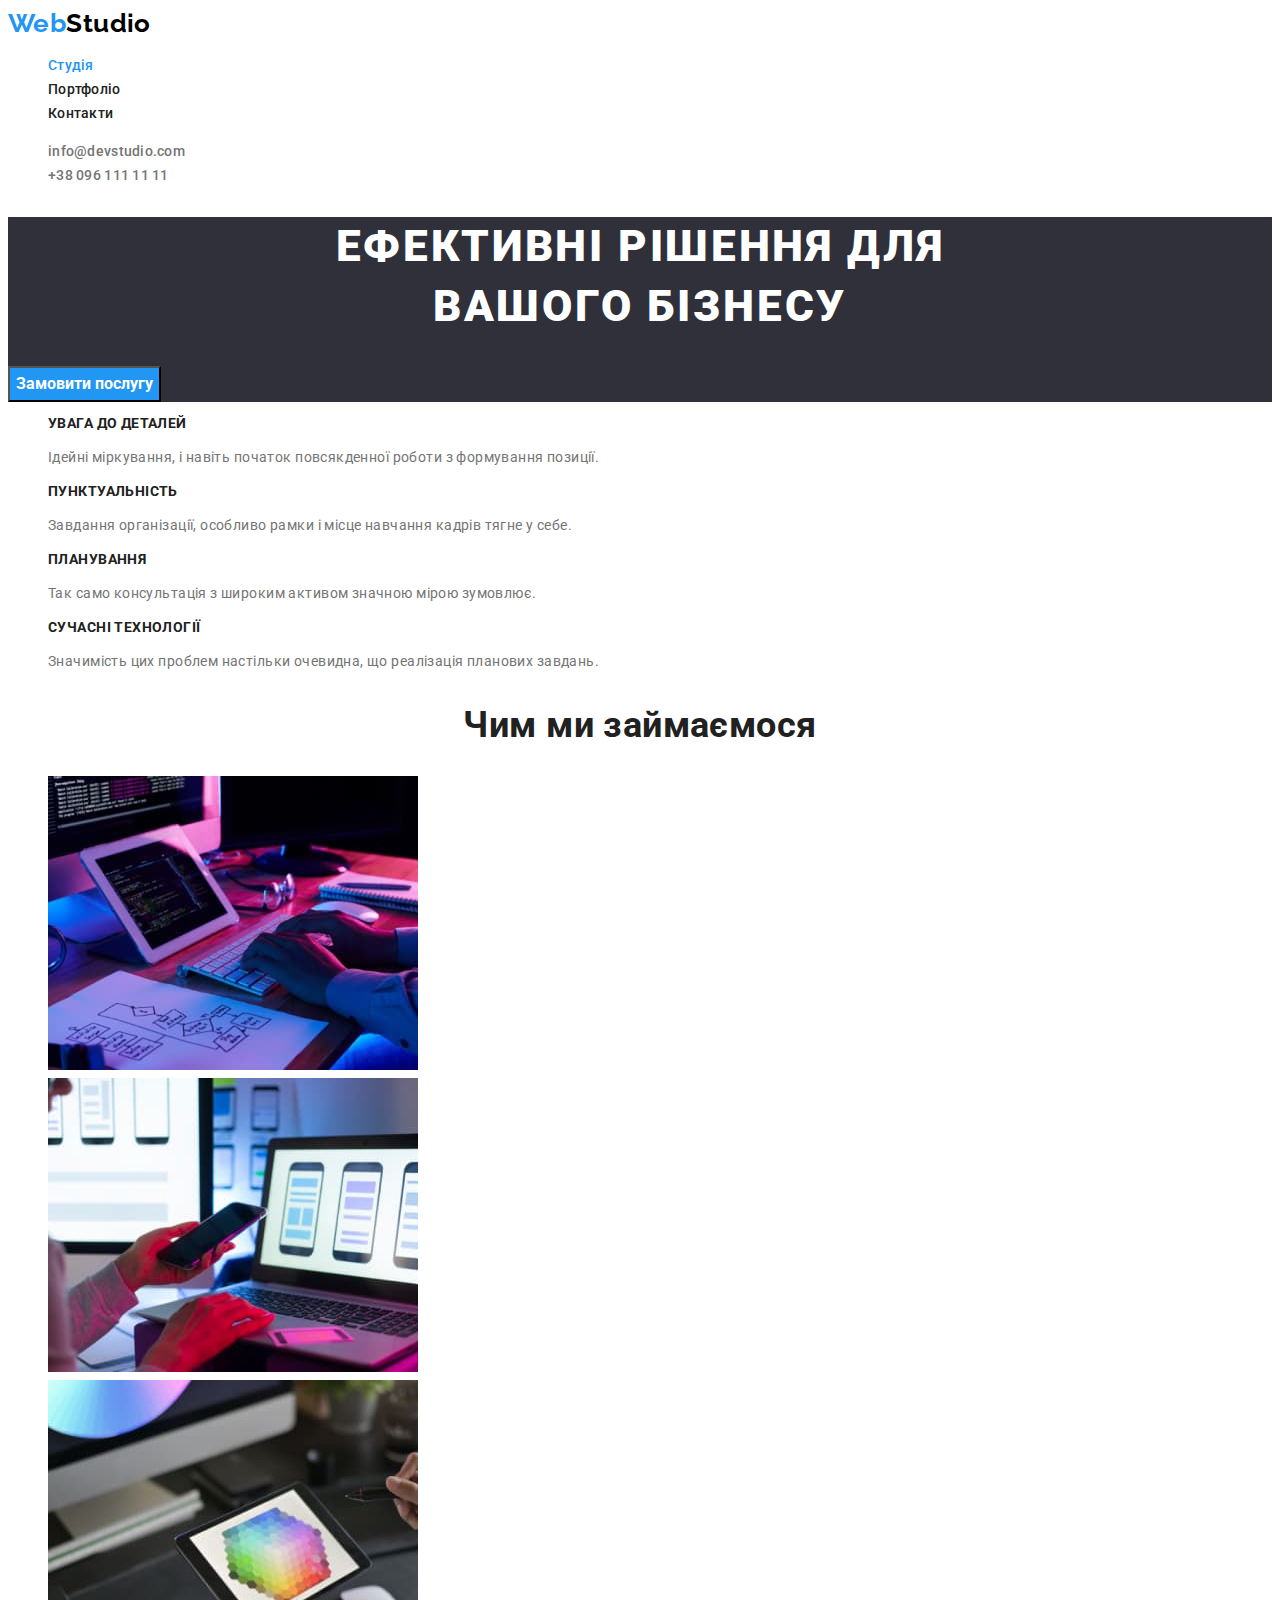
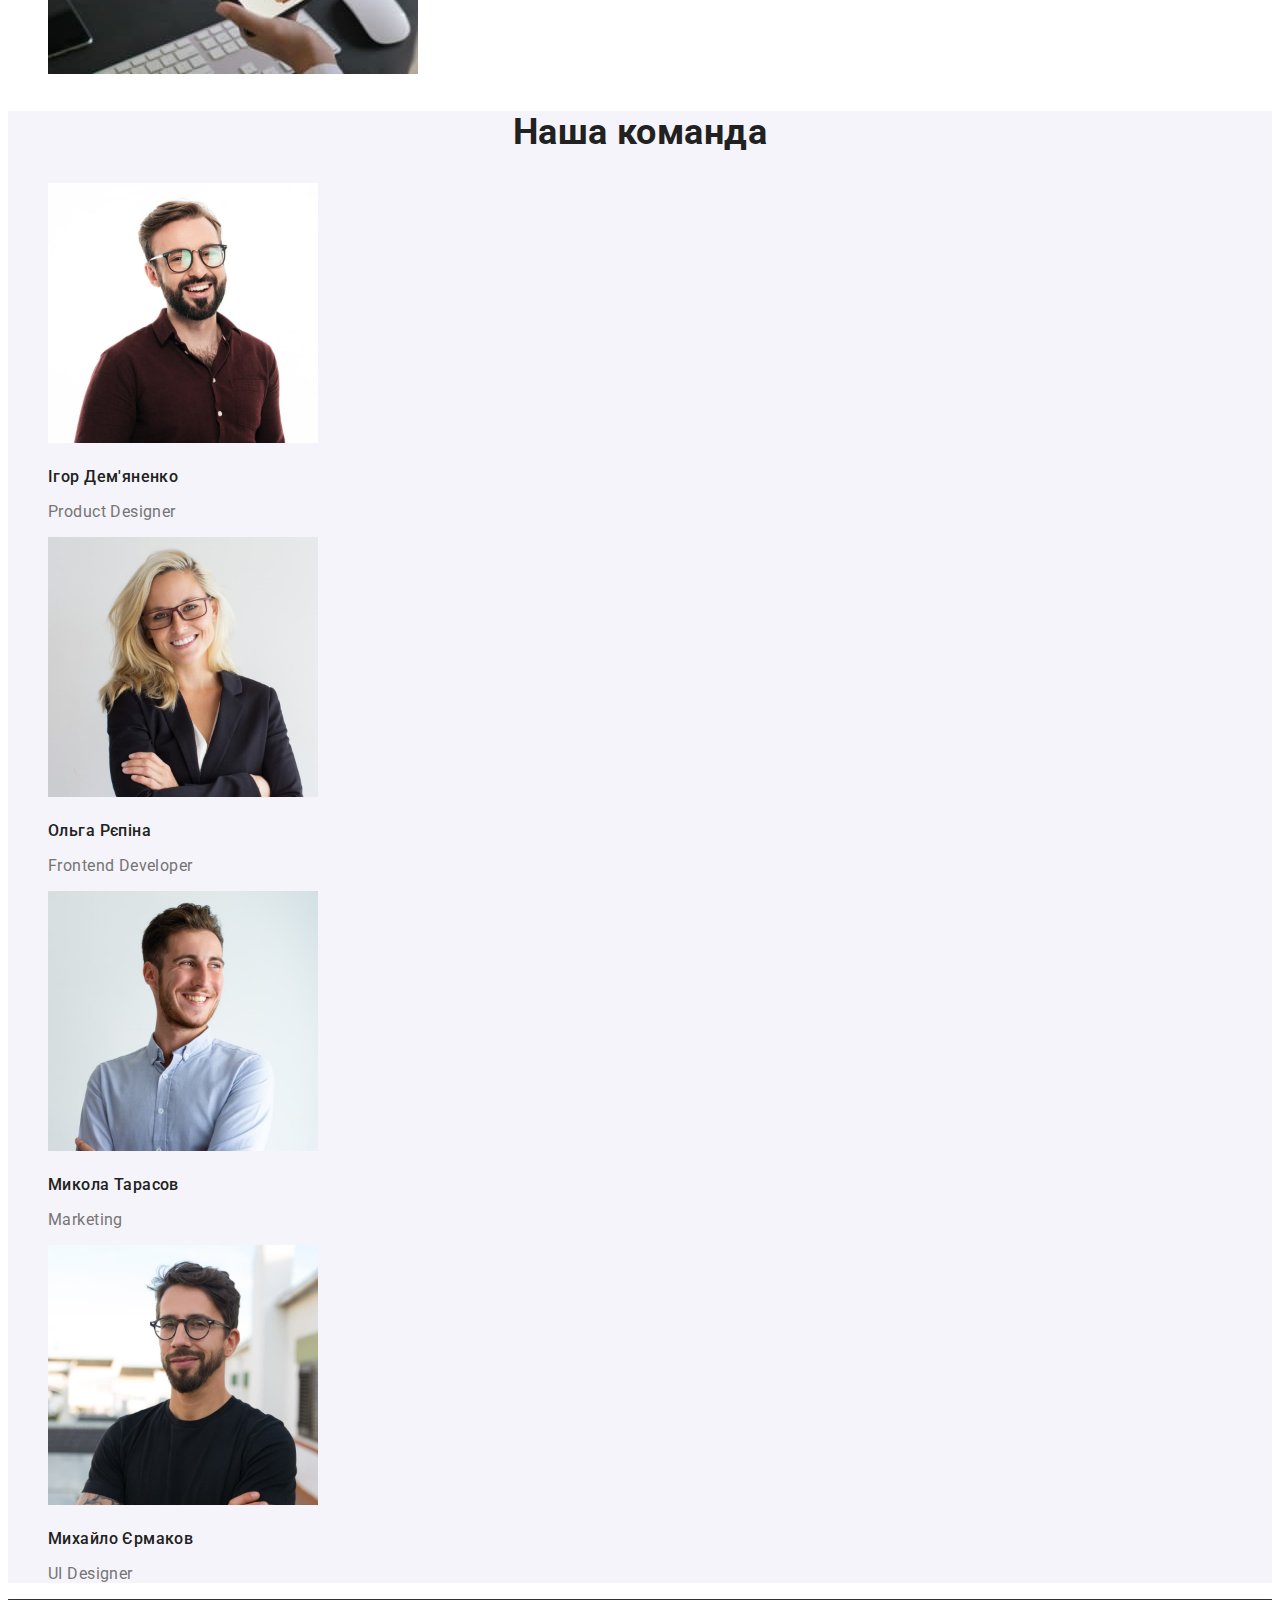
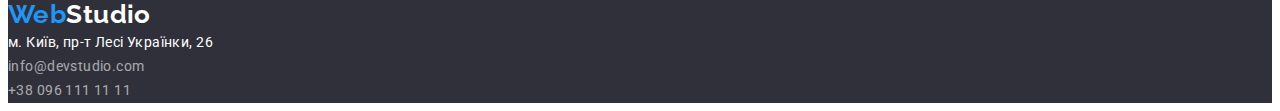
==== index.html @ 59a8bd64 "file transfer" ====
<!DOCTYPE html>
<html lang="uk">
  <head>
    <meta charset="UTF-8" />
    <meta http-equiv="X-UA-Compatible" content="IE=edge" />
    <meta name="viewport" content="width=device-width, initial-scale=1.0" />
    <title>Студія</title>
    <link rel="preconnect" href="https://fonts.googleapis.com">
    <link rel="preconnect" href="https://fonts.gstatic.com" crossorigin>
    <link href="https://fonts.googleapis.com/css2?family=Raleway:wght@700&family=Roboto:wght@400;500;700;900&display=swap" rel="stylesheet">
    <link rel="stylesheet" href="./css/styles.css" />
  </head>

  <body class="page">
    <!-- Шапка сайту -->
    <header>
      <nav>
        <a href="./index.html" class="logo link" lang="en"><span class="accent">Web</span>Studio</a>

        <ul class="site-nav list">
          <li><a href="./index.html" class="link current">Студія</a></li>
          <li><a href="./portfolio.html" class="link">Портфоліо</a></li>
          <li><a href="#" class="link">Контакти</a></li>
        </ul>
      </nav>

      <ul class="auth-nav list">
        <li><a href="mailto:info@devstudio.com" class="link">info@devstudio.com</a></li>
        <li><a href="tel:+380961111111" class="link">+38 096 111 11 11</a></li>
      </ul>
    </header>

    <!-- Основна частина -->
    <main>
      <!-- Герой -->
      <section class="hero">
        <h1 class="hero-title">Ефективні рішення для<br />вашого бізнесу</h1>
        <button type="button" class="button primary">Замовити послугу</button>
      </section>

      <!-- Особливості -->
      <section class="section">
        <h2 hidden>Особливості</h2>
        <ul class="feature-list list">
          <li>
            <h3 class="title">Увага до деталей</h3>
            <p>Ідейні міркування, і навіть початок повсякденної роботи з формування позиції.</p>
          </li>
          <li>
            <h3 class="title">Пунктуальність</h3>
            <p>Завдання організації, особливо рамки і місце навчання кадрів тягне у себе.</p>
          </li>
          <li>
            <h3 class="title">Планування</h3>
            <p>Так само консультація з широким активом значною мірою зумовлює.</p>
          </li>
          <li>
            <h3 class="title">Сучасні технології</h3>
            <p>Значимість цих проблем настільки очевидна, що реалізація планових завдань.</p>
          </li>
        </ul>
      </section>

      <!-- Чим ми займаємось -->
      <section class="section">
        <h2 class="section-title">Чим ми займаємося</h2>
        <ul class="list">
          <li>
            <img
              src="./images/what-we-do/box-one.jpg"
              alt="десктопні додатки"
              width="370"
              height="294"
            />
          </li>
          <li>
            <img
              src="./images/what-we-do/box-two.jpg"
              alt="мобільні додатки"
              width="370"
              height="294"
            />
          </li>
          <li>
            <img
              src="./images/what-we-do/box-three.jpg"
              alt="дизайнерські рішення"
              width="370"
              height="294"
            />
          </li>
        </ul>
      </section>

      <!-- Наша команда -->
      <section class="section team">
        <h2 class="section-title">Наша команда</h2>
        <ul class="team-list list">
          <li>
            <img src="./images/team/team-card-one.jpg" alt="перший член команди" width="270" height="260" />
            <h3 class="title">Ігор Дем'яненко</h3>
            <p class="text" lang="en">Product Designer</p>
          </li>
          <li>
            <img src="./images/team/team-card-two.jpg" alt="другий член команди" width="270" height="260" />
            <h3 class="title">Ольга Рєпіна</h3>
            <p class="text" lang="en">Frontend Developer</p>
          </li>
          <li>
            <img src="./images/team/team-card-three.jpg" alt="третій член команди" width="270" height="260" />
            <h3 class="title">Микола Тарасов</h3>
            <p class="text" lang="en">Marketing</p>
          </li>
          <li>
            <img src="./images/team/team-card-four.jpg" alt="четвертий член команди" width="270" height="260" />
            <h3 class="title">Михайло Єрмаков</h3>
            <p class="text" lang="en">UI Designer</p>
          </li>
        </ul>
      </section>
    </main>

       <!-- Підвал -->
       <footer class="page-footer">
        <div>
          <a href="./index.html" class="logo-footer link" lang="en"
            ><span class="accent">Web</span>Studio</a>
          <address>
            <a href="https://goo.gl/maps/Ga38fahrQ6ZwUitU9" class="adress link">м. Київ, пр-т Лесі Українки, 26</a>
          </address>
  
          <address>
            <a href="mailto:info@devstudio.com" class="adress-item link">info@devstudio.com</a>
            <br /><a href="tel:+380961111111" class="adress-item link">+38 096 111 11 11</a>
          </address>
        </div>
      </footer>
  </body>
</html>
---- css/styles.css ----
:root {
    --primary-text-color: #757575;
    --title-text-color: #212121;
    --accent-color: #2196F3;
    --white-color: #FFFFFF;
    --background-grey-color: #F5F4FA;
    --footer-background-color: #2F303A;
    --black-color: #000000;
    --black-opacity-color: rgba(255, 255, 255, 0.6);
}

body {
    background-color: var(--white-color);
    color: var(--primary-text-color);

    font-family: 'Roboto', sans-serif;
    font-weight: 400;
    font-size: 14px;
    line-height: 1.71;
    letter-spacing: 0.03em;
}

.list {
    list-style: none;
}

.link {
    text-decoration: none;
    text-transform: none;
    font-style: normal;
}

/* logo */

.logo {
    color: var(--black-color);

    font-family: 'Raleway', sans-serif;
    font-weight: 700;
    font-size: 26px;
    line-height: 1.19;
}

.accent{
    color: var(--accent-color);
}

/* site navigation */

.site-nav .link {
    color: var(--title-text-color);

    font-weight: 500;
    font-size: 14px;
    line-height: 1.14;
    letter-spacing: 0.02em;
}

.site-nav .link:hover,
.site-nav .link:focus,
.adress:hover,
.adress:focus,
.adress-item:hover,
.adress-item:focus  {
    color: var(--accent-color);
}

.site-nav .link.current {
    color: var(--accent-color);
}

.auth-nav .link {
    color: var(--primary-text-color);

    font-weight: 500;
    font-size: 14px;
    line-height: 1.14;
    letter-spacing: 0.02em;
}

.auth-nav .link:hover,
.auth-nav .link:focus {
    color: var(--accent-color);
}

/* hero */

.hero {
    background-color: var(--footer-background-color);
}

.hero-title {
    color: var(--white-color);

    font-weight: 900;
    font-size: 44px;
    line-height: 1.36;
    letter-spacing: 0.06em;
    text-align: center;
    text-transform: uppercase;
}

/* feature */

.section-title {
    color: var(--title-text-color);

    font-weight: 700;
    font-size: 36px;
    line-height: 1.17;
    text-align: center;
}

.feature-list .title {
    color: var(--title-text-color);

    font-weight: 700;
    font-size: 14px;
    line-height: 1.14;
    text-transform: uppercase;
}

/* our team */

.team-list .title {
    color: var(--title-text-color);

    font-weight: 500;
    font-size: 16px;
    line-height: 1.19;
}

.team-list .text {
    font-size: 16px;
    line-height: 1.19;
}

.team {
    background-color: var(--background-grey-color);
}

/* button */
.button {
    color: var(--title-text-color);
    background-color: var(--white-color);

    font-family: inherit;

    cursor: pointer;
}

.button.primary {
    color: var(--white-color);
    background-color: var(--accent-color);

    font-weight: 700;
    font-size: 16px;
    line-height: 1.88;
    text-align: center;
}
.button.secondary {
    color: var(--title-text-color);
    background-color: var(--background-grey-color);

    font-weight: 500;
    font-size: 16px;
    line-height: 1.63;
}

.button.secondary:hover,
.button.secondary:focus {
    color: var(--white-color);
    background-color: var(--accent-color);
}

/* footer */
.page-footer {
    color: var(--white-color);
    background-color: var(--footer-background-color);
}

.logo-footer {
    color: var(--white-color);

    font-family: 'Raleway', sans-serif;
    font-weight: 700;
    font-size: 26px;
    line-height: 1.19;
}

.adress {
    color: var(--white-color);
    font-style: normal;
}

.adress-item {
    color: var(--black-opacity-color);
}

/* CSS styles for portfolio.html */

.projects-title {
    color: var(--title-text-color);

    font-weight: 700;
    font-size: 18px;
    line-height: 2;
    letter-spacing: 0.06em;
}

.projects-text {
    color: var(--primary-text-color);

    font-size: 16px;
    line-height: 1.88;
}
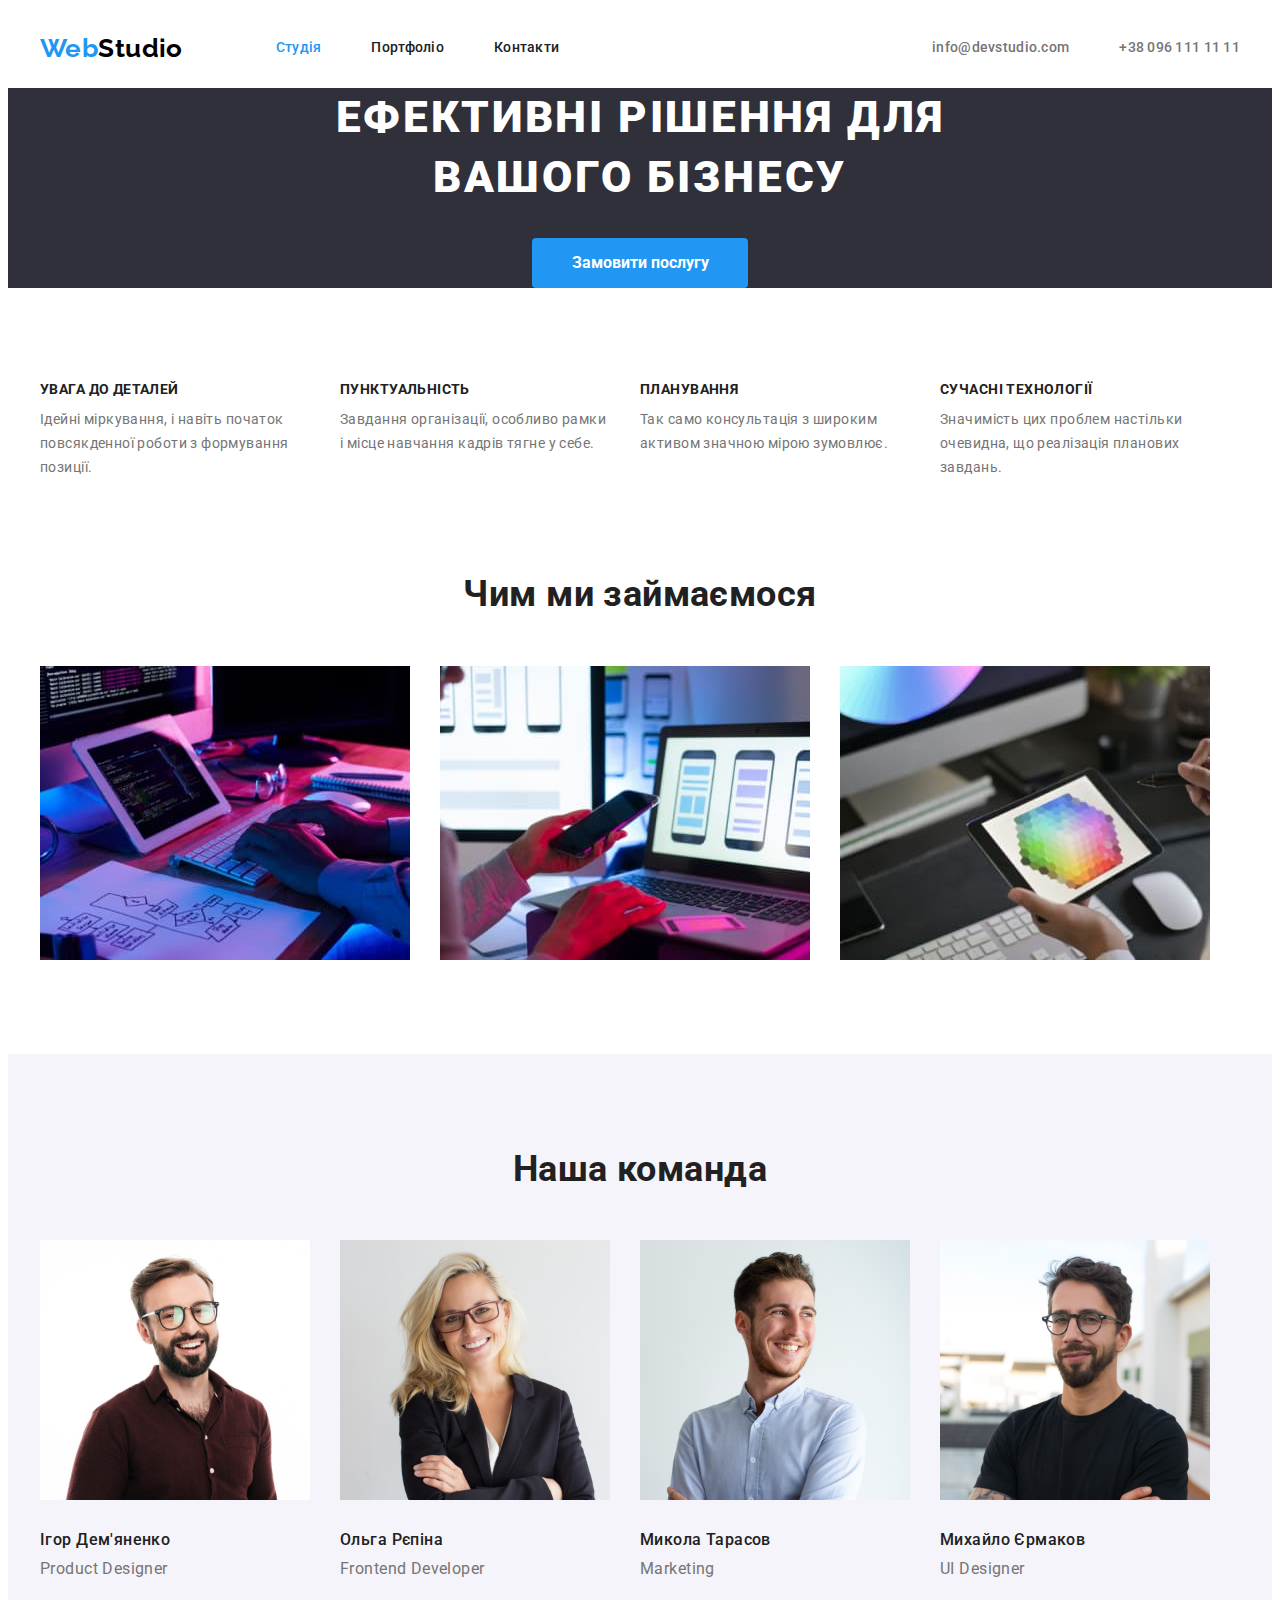
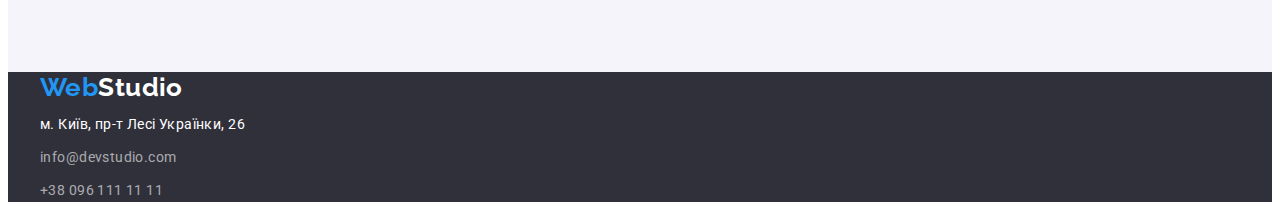
==== commit a57ee808: "add flex" ====
--- a/index.html
+++ b/index.html
@@ -5,29 +5,41 @@
     <meta http-equiv="X-UA-Compatible" content="IE=edge" />
     <meta name="viewport" content="width=device-width, initial-scale=1.0" />
     <title>Студія</title>
-    <link rel="preconnect" href="https://fonts.googleapis.com">
-    <link rel="preconnect" href="https://fonts.gstatic.com" crossorigin>
-    <link href="https://fonts.googleapis.com/css2?family=Raleway:wght@700&family=Roboto:wght@400;500;700;900&display=swap" rel="stylesheet">
+    <link rel="preconnect" href="https://fonts.googleapis.com" />
+    <link rel="preconnect" href="https://fonts.gstatic.com" crossorigin />
+    <link
+      href="https://fonts.googleapis.com/css2?family=Raleway:wght@700&family=Roboto:wght@400;500;700;900&display=swap"
+      rel="stylesheet"
+    />
+    <link
+      rel="stylesheet"
+      href="https://cdnjs.cloudflare.com/ajax/libs/modern-normalize/1.1.0/modern-normalize.min.css"
+      integrity="sha512-wpPYUAdjBVSE4KJnH1VR1HeZfpl1ub8YT/NKx4PuQ5NmX2tKuGu6U/JRp5y+Y8XG2tV+wKQpNHVUX03MfMFn9Q=="
+      crossorigin="anonymous"
+      referrerpolicy="no-referrer"
+    />
     <link rel="stylesheet" href="./css/styles.css" />
   </head>
 
   <body class="page">
     <!-- Шапка сайту -->
-    <header>
-      <nav>
-        <a href="./index.html" class="logo link" lang="en"><span class="accent">Web</span>Studio</a>
+    <header class="page-header">
+      <div class="container main-nav">
+        <nav class="page-nav">
+          <a href="./index.html" class="logo link" lang="en"><span class="accent">Web</span>Studio</a>
 
-        <ul class="site-nav list">
-          <li><a href="./index.html" class="link current">Студія</a></li>
-          <li><a href="./portfolio.html" class="link">Портфоліо</a></li>
-          <li><a href="#" class="link">Контакти</a></li>
+          <ul class="site-nav list">
+            <li class="item"><a href="./index.html" class="link current">Студія</a></li>
+            <li class="item"><a href="./portfolio.html" class="link">Портфоліо</a></li>
+            <li class="item"><a href="#" class="link">Контакти</a></li>
+          </ul>
+        </nav>
+
+        <ul class="auth-nav list">
+          <li class="item"><a href="mailto:info@devstudio.com" class="link">info@devstudio.com</a></li>
+          <li class="item"><a href="tel:+380961111111" class="link">+38 096 111 11 11</a></li>
         </ul>
-      </nav>
-
-      <ul class="auth-nav list">
-        <li><a href="mailto:info@devstudio.com" class="link">info@devstudio.com</a></li>
-        <li><a href="tel:+380961111111" class="link">+38 096 111 11 11</a></li>
-      </ul>
+      </div>      
     </header>
 
     <!-- Основна частина -->
@@ -38,102 +50,132 @@
         <button type="button" class="button primary">Замовити послугу</button>
       </section>
 
-      <!-- Особливості -->
+      <!-- Feature -->
       <section class="section">
-        <h2 hidden>Особливості</h2>
+        <div class="container">
+          <h2 hidden class="section-title">Особливості</h2>
         <ul class="feature-list list">
-          <li>
+          <li class="feature-item">
             <h3 class="title">Увага до деталей</h3>
             <p>Ідейні міркування, і навіть початок повсякденної роботи з формування позиції.</p>
           </li>
-          <li>
+          <li class="feature-item">
             <h3 class="title">Пунктуальність</h3>
             <p>Завдання організації, особливо рамки і місце навчання кадрів тягне у себе.</p>
           </li>
-          <li>
+          <li class="feature-item">
             <h3 class="title">Планування</h3>
             <p>Так само консультація з широким активом значною мірою зумовлює.</p>
           </li>
-          <li>
+          <li class="feature-item">
             <h3 class="title">Сучасні технології</h3>
             <p>Значимість цих проблем настільки очевидна, що реалізація планових завдань.</p>
           </li>
         </ul>
+        </div>
       </section>
 
-      <!-- Чим ми займаємось -->
+      <!-- Work -->
       <section class="section">
-        <h2 class="section-title">Чим ми займаємося</h2>
-        <ul class="list">
-          <li>
-            <img
-              src="./images/what-we-do/box-one.jpg"
-              alt="десктопні додатки"
-              width="370"
-              height="294"
-            />
-          </li>
-          <li>
-            <img
-              src="./images/what-we-do/box-two.jpg"
-              alt="мобільні додатки"
-              width="370"
-              height="294"
-            />
-          </li>
-          <li>
-            <img
-              src="./images/what-we-do/box-three.jpg"
-              alt="дизайнерські рішення"
-              width="370"
-              height="294"
-            />
-          </li>
-        </ul>
+        <div class="container">
+          <h2 class="section-title">Чим ми займаємося</h2>
+          <ul class="work-list list">
+            <li class="work-item">
+              <img
+                src="./images/what-we-do/box-one.jpg"
+                alt="десктопні додатки"
+                width="370"
+                height="294"
+              />
+            </li>
+            <li class="work-item">
+              <img
+                src="./images/what-we-do/box-two.jpg"
+                alt="мобільні додатки"
+                width="370"
+                height="294"
+              />
+            </li>
+            <li class="work-item">
+              <img
+                src="./images/what-we-do/box-three.jpg"
+                alt="дизайнерські рішення"
+                width="370"
+                height="294"
+              />
+            </li>
+          </ul>
+        </div>        
       </section>
 
-      <!-- Наша команда -->
-      <section class="section team">
-        <h2 class="section-title">Наша команда</h2>
-        <ul class="team-list list">
-          <li>
-            <img src="./images/team/team-card-one.jpg" alt="перший член команди" width="270" height="260" />
-            <h3 class="title">Ігор Дем'яненко</h3>
-            <p class="text" lang="en">Product Designer</p>
-          </li>
-          <li>
-            <img src="./images/team/team-card-two.jpg" alt="другий член команди" width="270" height="260" />
-            <h3 class="title">Ольга Рєпіна</h3>
-            <p class="text" lang="en">Frontend Developer</p>
-          </li>
-          <li>
-            <img src="./images/team/team-card-three.jpg" alt="третій член команди" width="270" height="260" />
-            <h3 class="title">Микола Тарасов</h3>
-            <p class="text" lang="en">Marketing</p>
-          </li>
-          <li>
-            <img src="./images/team/team-card-four.jpg" alt="четвертий член команди" width="270" height="260" />
-            <h3 class="title">Михайло Єрмаков</h3>
-            <p class="text" lang="en">UI Designer</p>
-          </li>
-        </ul>
+      <!-- Our team -->
+      <section class="section-team">
+        <div class="container">
+          <h2 class="section-title">Наша команда</h2>
+          <ul class="team-list list">
+            <li class="team-item">
+              <img class="image"
+                src="./images/team/team-card-one.jpg"
+                alt="перший член команди"
+                width="270"
+                height="260"
+              />
+              <h3 class="title">Ігор Дем'яненко</h3>
+              <p class="text" lang="en">Product Designer</p>
+            </li>
+            <li class="team-item">
+              <img class="image"
+                src="./images/team/team-card-two.jpg"
+                alt="другий член команди"
+                width="270"
+                height="260"
+              />
+              <h3 class="title">Ольга Рєпіна</h3>
+              <p class="text" lang="en">Frontend Developer</p>
+            </li>
+            <li class="team-item">
+              <img class="image"
+                src="./images/team/team-card-three.jpg"
+                alt="третій член команди"
+                width="270"
+                height="260"
+              />
+              <h3 class="title">Микола Тарасов</h3>
+              <p class="text" lang="en">Marketing</p>
+            </li>
+            <li class="team-item">
+              <img class="image"
+                src="./images/team/team-card-four.jpg"
+                alt="четвертий член команди"
+                width="270"
+                height="260"
+              />
+              <h3 class="title">Михайло Єрмаков</h3>
+              <p class="text" lang="en">UI Designer</p>
+            </li>
+          </ul>
+        </div>        
       </section>
     </main>
 
-       <!-- Підвал -->
-       <footer class="page-footer">
-        <div>
-          <a href="./index.html" class="logo-footer link" lang="en"
-            ><span class="accent">Web</span>Studio</a>
-          <address>
-            <a href="https://goo.gl/maps/Ga38fahrQ6ZwUitU9" class="adress link">м. Київ, пр-т Лесі Українки, 26</a>
-          </address>
-  
-          <address>
-            <a href="mailto:info@devstudio.com" class="adress-item link">info@devstudio.com</a>
-            <br /><a href="tel:+380961111111" class="adress-item link">+38 096 111 11 11</a>
-          </address>
-        </div>
-      </footer>
+    <!-- Підвал -->
+    <footer class="page-footer">
+      <div class="container">
+        <a href="./index.html" class="logo-footer link" lang="en"><span class="accent">Web</span>Studio</a>
+
+        <address>
+          <a href="https://goo.gl/maps/Ga38fahrQ6ZwUitU9" class="adress link">м. Київ, пр-т Лесі Українки, 26</a>
+          
+          <ul class="auth-list list">
+            <li class="auth-item">
+              <a href="mailto:info@devstudio.com" class="auth-mail link">info@devstudio.com</a>
+            </li>
+            <li>
+              <a href="tel:+380961111111" class="auth-tel link">+38 096 111 11 11</a>
+            </li>
+          </ul>
+        </address>
+      </div>
+    </footer>
   </body>
 </html>
--- a/css/styles.css
+++ b/css/styles.css
@@ -7,6 +7,7 @@
     --footer-background-color: #2F303A;
     --black-color: #000000;
     --black-opacity-color: rgba(255, 255, 255, 0.6);
+    --background-active-button: #188CE8;
 }
 
 body {
@@ -21,6 +22,8 @@
 }
 
 .list {
+    margin: 0;
+    padding: 0;
     list-style: none;
 }
 
@@ -30,9 +33,34 @@
     font-style: normal;
 }
 
+.container {
+    margin-left: auto;
+    margin-right: auto;
+    padding-left: 15px;
+    padding-right: 15px;
+    width: 1200px;
+}
+
+h1, 
+h2, 
+h3, 
+h4, 
+h5, 
+h6, 
+p {
+    margin-top: 0;
+    margin-bottom: 0;
+}
+
+img {
+    display: block;
+}
+
 /* logo */
 
 .logo {
+    margin-right: 93px;
+
     color: var(--black-color);
 
     font-family: 'Raleway', sans-serif;
@@ -47,7 +75,24 @@
 
 /* site navigation */
 
+.main-nav,
+.page-nav {
+    display: flex;
+    align-items: center;
+}
+
+.site-nav {
+    display: flex;
+}
+
+.site-nav .item:not(:last-child) {
+    margin-right: 50px;
+}
+
 .site-nav .link {
+    display: block;
+    padding-top: 32px;
+    padding-bottom: 32px;
     color: var(--title-text-color);
 
     font-weight: 500;
@@ -58,15 +103,25 @@
 
 .site-nav .link:hover,
 .site-nav .link:focus,
+.site-nav .link.current,
+.auth-nav .link:hover,
+.auth-nav .link:focus,
 .adress:hover,
 .adress:focus,
-.adress-item:hover,
-.adress-item:focus  {
+.auth-mail:hover,
+.auth-mail:focus,
+.auth-tel:hover,
+.auth-tel:focus   {
     color: var(--accent-color);
 }
 
-.site-nav .link.current {
-    color: var(--accent-color);
+.auth-nav {
+    display: flex;
+    margin-left: auto;
+}
+
+.auth-nav .item:not(:last-child) {
+    margin-right: 50px;
 }
 
 .auth-nav .link {
@@ -78,31 +133,33 @@
     letter-spacing: 0.02em;
 }
 
-.auth-nav .link:hover,
-.auth-nav .link:focus {
-    color: var(--accent-color);
-}
-
 /* hero */
 
 .hero {
+    margin-bottom: 94px;
     background-color: var(--footer-background-color);
+    text-align: center;
 }
 
 .hero-title {
+    margin-bottom: 30px;
     color: var(--white-color);
 
     font-weight: 900;
     font-size: 44px;
     line-height: 1.36;
     letter-spacing: 0.06em;
-    text-align: center;
     text-transform: uppercase;
 }
 
 /* feature */
 
+.section {
+    margin-bottom: 94px;
+}
+
 .section-title {
+    margin-bottom: 50px;
     color: var(--title-text-color);
 
     font-weight: 700;
@@ -111,7 +168,21 @@
     text-align: center;
 }
 
+.feature-list {
+    display: flex;
+}
+
+.feature-item {
+    width: 270px;
+}
+
+.feature-item:not(:last-child) {
+    margin-right: 30px;
+
+}
+
 .feature-list .title {
+    margin-bottom: 10px;
     color: var(--title-text-color);
 
     font-weight: 700;
@@ -120,9 +191,34 @@
     text-transform: uppercase;
 }
 
-/* our team */
+/* Work */
+
+.work-list {
+    display: flex;
+}
+
+.work-item:not(:last-child) {
+    margin-right: 30px;
+}
+
+/* Our team */
+
+.section-team {
+    padding-top: 94px;
+    padding-bottom: 94px;
+    background-color: var(--background-grey-color);
+}
+
+.team-list {
+    display: flex;
+}
+
+.team-item:not(:last-child) {
+    margin-right: 30px;
+}
 
 .team-list .title {
+    margin-bottom: 10px;
     color: var(--title-text-color);
 
     font-weight: 500;
@@ -135,21 +231,27 @@
     line-height: 1.19;
 }
 
-.team {
-    background-color: var(--background-grey-color);
+.team-list .image {
+    margin-bottom: 30px;
 }
 
 /* button */
 .button {
+    border-radius: 4px;
     color: var(--title-text-color);
     background-color: var(--white-color);
 
     font-family: inherit;
 
     cursor: pointer;
+    text-align: center;
+    border: none;
 }
 
 .button.primary {
+    padding: 10px 32px;
+    min-width: 216px;
+
     color: var(--white-color);
     background-color: var(--accent-color);
 
@@ -158,7 +260,16 @@
     line-height: 1.88;
     text-align: center;
 }
+
+.button.primary:hover,
+.button.primary:focus {
+    color: var(--white-color);
+    background-color: var(--background-active-button);
+}
+
 .button.secondary {
+    padding: 6px 25px;
+
     color: var(--title-text-color);
     background-color: var(--background-grey-color);
 
@@ -180,6 +291,8 @@
 }
 
 .logo-footer {
+    display: block;
+    margin-bottom: 10px;
     color: var(--white-color);
 
     font-family: 'Raleway', sans-serif;
@@ -189,17 +302,59 @@
 }
 
 .adress {
+    display: block;
+    margin-bottom: 9px;
     color: var(--white-color);
     font-style: normal;
 }
 
-.adress-item {
+.auth-item {
+    margin-bottom: 9px;
+}
+
+.auth-mail,
+.auth-tel {
     color: var(--black-opacity-color);
 }
 
 /* CSS styles for portfolio.html */
 
+/* Filtr section */
+
+.filtr-list {
+    display: flex;
+    justify-content: center;
+}
+
+.filtr-item:not(:last-child) {
+    margin-right: 8px;
+}
+
+/* Projects section */
+
+.projects-list {
+    display: flex;
+    flex-wrap: wrap;
+}
+
+.projects-item {
+    width: 370px;
+}
+
+.projects-item:not(:nth-child(3n)) {
+    margin-right: 30px;
+}
+
+.projects-item:not(:nth-last-child(-n+3)) {
+    margin-bottom: 30px;
+}
+
+.projects-image {
+    margin-bottom: 20px;
+}
+
 .projects-title {
+    margin-bottom: 4px;
     color: var(--title-text-color);
 
     font-weight: 700;
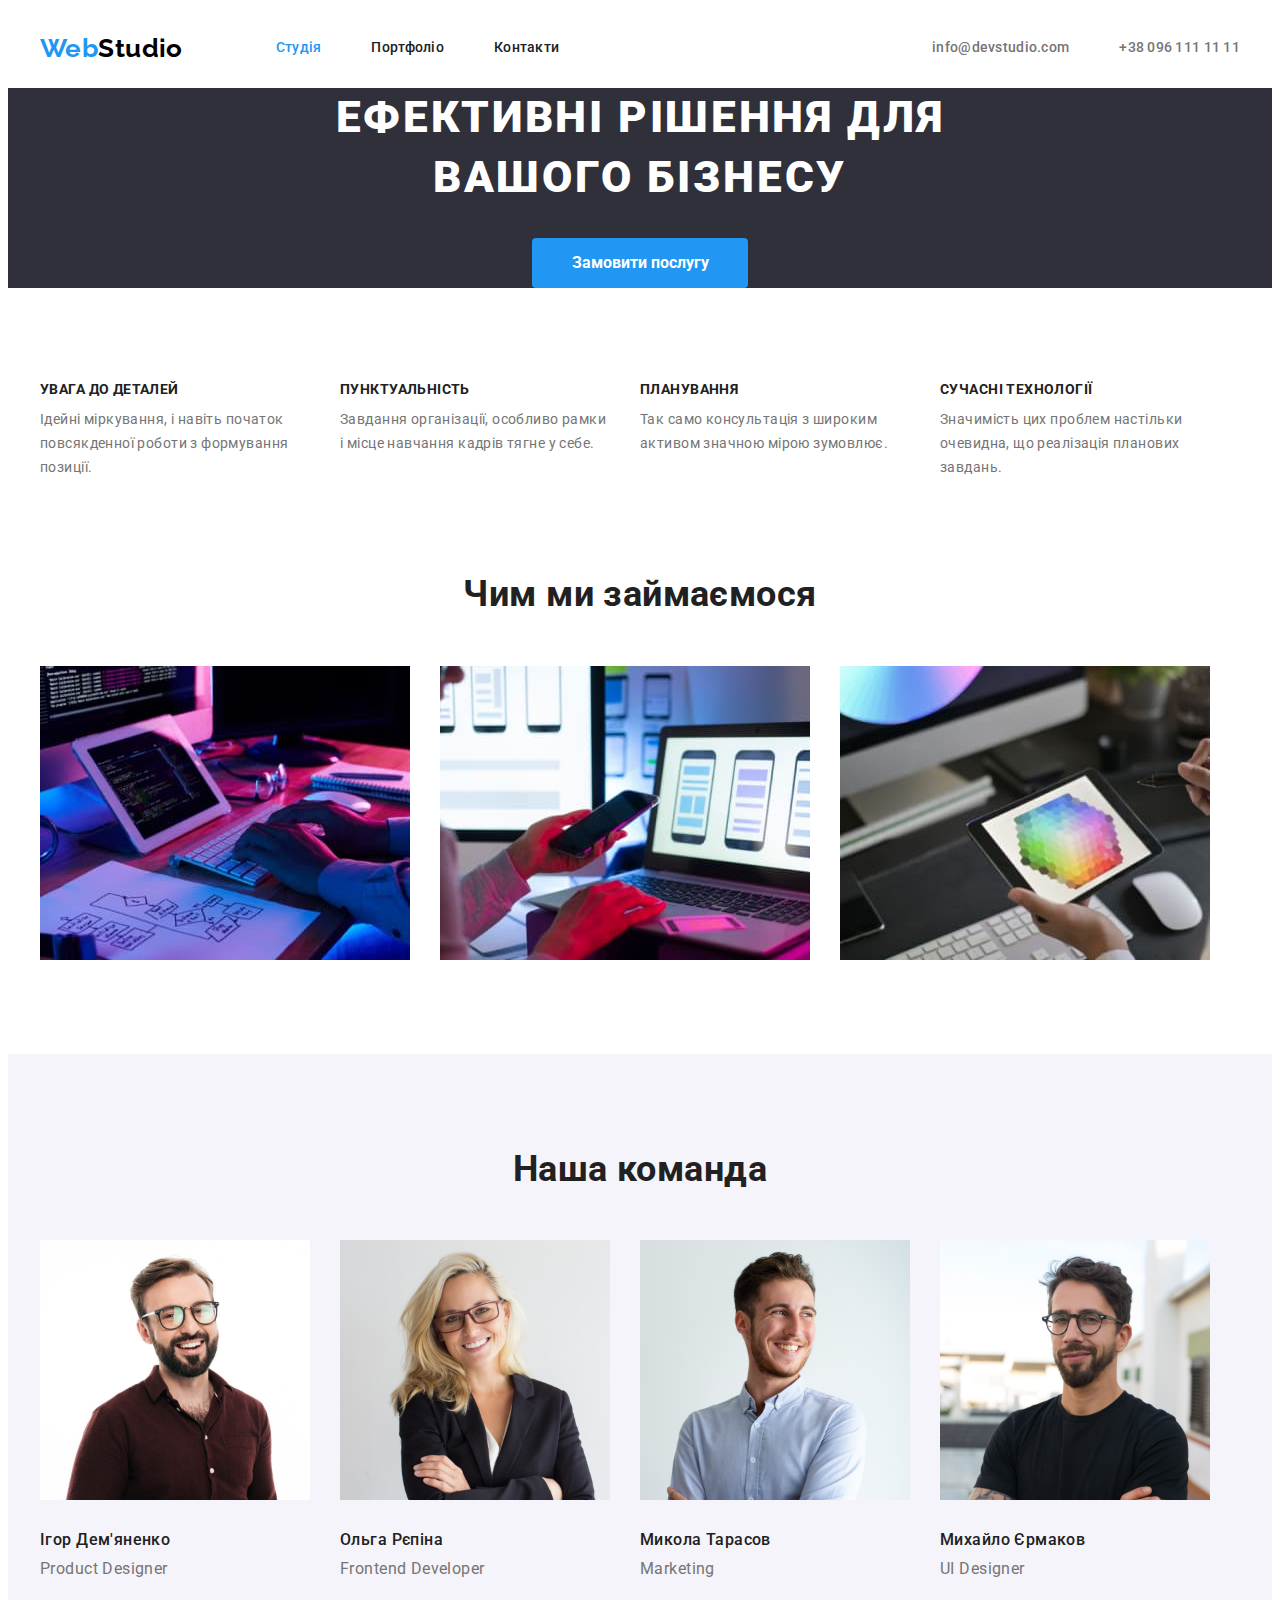
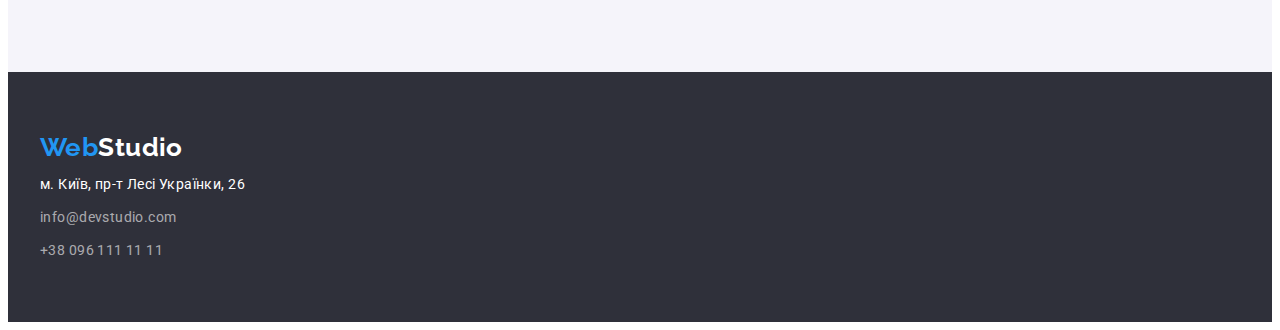
==== commit 58715ea4: "padding footer" ====
--- a/index.html
+++ b/index.html
@@ -160,7 +160,7 @@
 
     <!-- Підвал -->
     <footer class="page-footer">
-      <div class="container">
+      <div class="section-footer container">
         <a href="./index.html" class="logo-footer link" lang="en"><span class="accent">Web</span>Studio</a>
 
         <address>
--- a/css/styles.css
+++ b/css/styles.css
@@ -285,9 +285,16 @@
 }
 
 /* footer */
+
 .page-footer {
+    
     color: var(--white-color);
     background-color: var(--footer-background-color);
+}
+
+.section-footer {
+    padding-top: 60px;
+    padding-bottom: 60px;
 }
 
 .logo-footer {
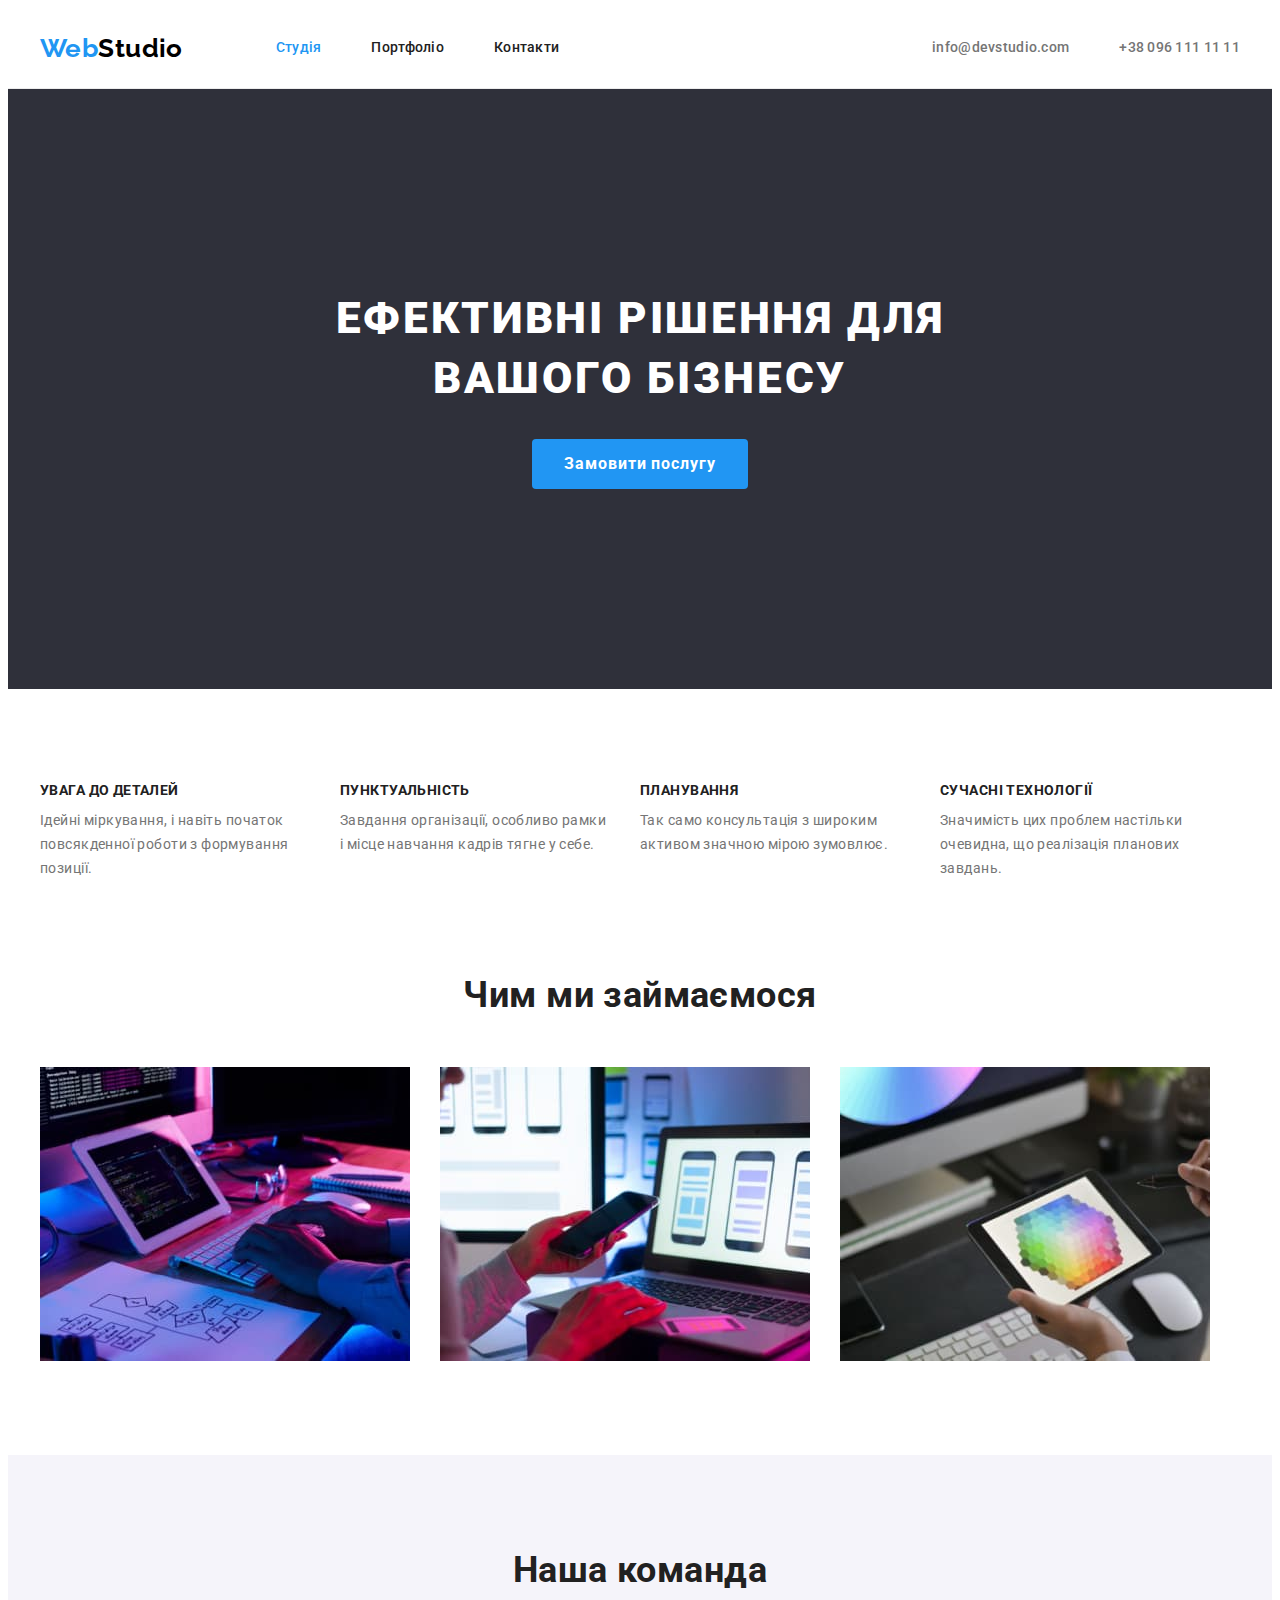
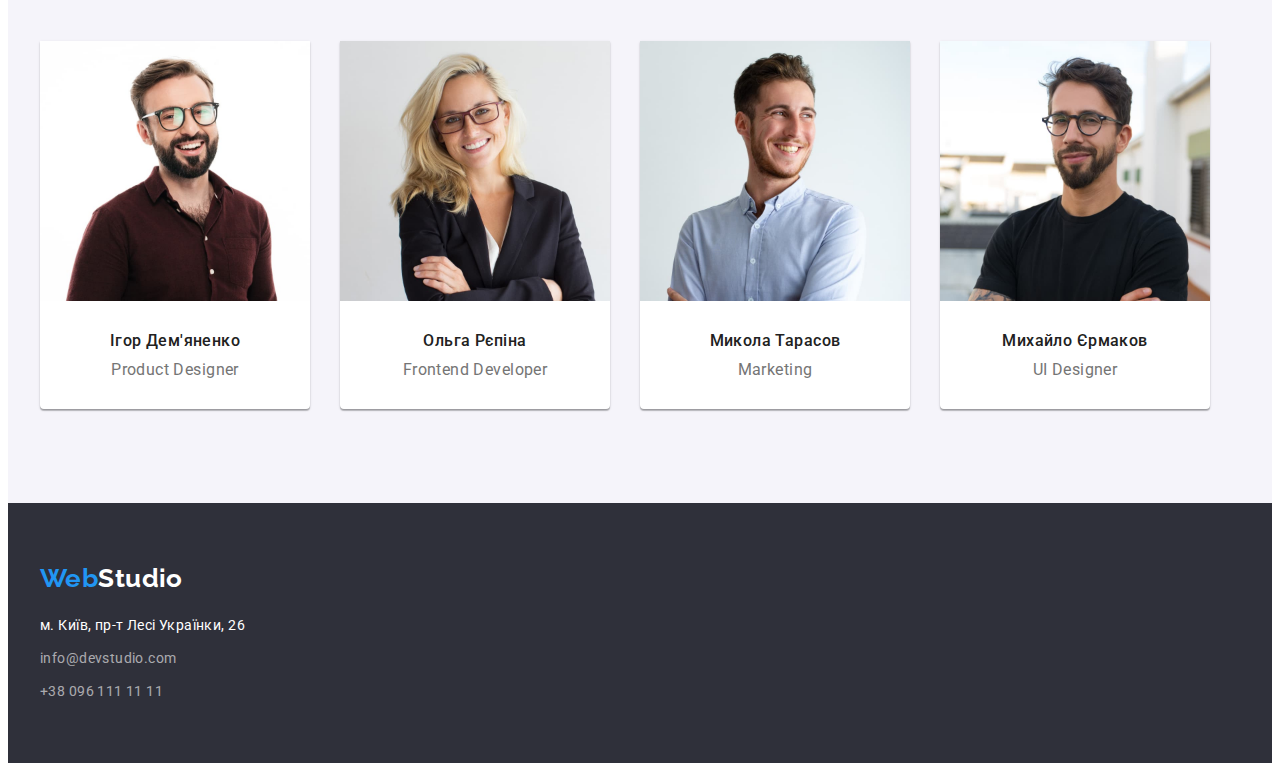
==== commit f5559ef2: "change mistake" ====
--- a/index.html
+++ b/index.html
@@ -22,11 +22,13 @@
   </head>
 
   <body class="page">
-    <!-- Шапка сайту -->
+    <!-- Header -->
     <header class="page-header">
       <div class="container main-nav">
         <nav class="page-nav">
-          <a href="./index.html" class="logo link" lang="en"><span class="accent">Web</span>Studio</a>
+          <a href="./index.html" class="logo link" lang="en"
+            ><span class="accent">Web</span>Studio</a
+          >
 
           <ul class="site-nav list">
             <li class="item"><a href="./index.html" class="link current">Студія</a></li>
@@ -36,42 +38,44 @@
         </nav>
 
         <ul class="auth-nav list">
-          <li class="item"><a href="mailto:info@devstudio.com" class="link">info@devstudio.com</a></li>
+          <li class="item">
+            <a href="mailto:info@devstudio.com" class="link">info@devstudio.com</a>
+          </li>
           <li class="item"><a href="tel:+380961111111" class="link">+38 096 111 11 11</a></li>
         </ul>
-      </div>      
+      </div>
     </header>
 
-    <!-- Основна частина -->
+    <!-- Main part -->
     <main>
-      <!-- Герой -->
-      <section class="hero">
+      <!-- Hero -->
+      <section class="section hero">
         <h1 class="hero-title">Ефективні рішення для<br />вашого бізнесу</h1>
         <button type="button" class="button primary">Замовити послугу</button>
       </section>
 
       <!-- Feature -->
-      <section class="section">
+      <section class="section feature">
         <div class="container">
           <h2 hidden class="section-title">Особливості</h2>
-        <ul class="feature-list list">
-          <li class="feature-item">
-            <h3 class="title">Увага до деталей</h3>
-            <p>Ідейні міркування, і навіть початок повсякденної роботи з формування позиції.</p>
-          </li>
-          <li class="feature-item">
-            <h3 class="title">Пунктуальність</h3>
-            <p>Завдання організації, особливо рамки і місце навчання кадрів тягне у себе.</p>
-          </li>
-          <li class="feature-item">
-            <h3 class="title">Планування</h3>
-            <p>Так само консультація з широким активом значною мірою зумовлює.</p>
-          </li>
-          <li class="feature-item">
-            <h3 class="title">Сучасні технології</h3>
-            <p>Значимість цих проблем настільки очевидна, що реалізація планових завдань.</p>
-          </li>
-        </ul>
+          <ul class="feature-list list">
+            <li class="feature-item">
+              <h3 class="title">Увага до деталей</h3>
+              <p>Ідейні міркування, і навіть початок повсякденної роботи з формування позиції.</p>
+            </li>
+            <li class="feature-item">
+              <h3 class="title">Пунктуальність</h3>
+              <p>Завдання організації, особливо рамки і місце навчання кадрів тягне у себе.</p>
+            </li>
+            <li class="feature-item">
+              <h3 class="title">Планування</h3>
+              <p>Так само консультація з широким активом значною мірою зумовлює.</p>
+            </li>
+            <li class="feature-item">
+              <h3 class="title">Сучасні технології</h3>
+              <p>Значимість цих проблем настільки очевидна, що реалізація планових завдань.</p>
+            </li>
+          </ul>
         </div>
       </section>
 
@@ -105,72 +109,89 @@
               />
             </li>
           </ul>
-        </div>        
+        </div>
       </section>
 
       <!-- Our team -->
-      <section class="section-team">
+      <section class="section team">
         <div class="container">
           <h2 class="section-title">Наша команда</h2>
           <ul class="team-list list">
             <li class="team-item">
-              <img class="image"
+              <img
+                class="image"
                 src="./images/team/team-card-one.jpg"
-                alt="перший член команди"
-                width="270"
-                height="260"
-              />
-              <h3 class="title">Ігор Дем'яненко</h3>
-              <p class="text" lang="en">Product Designer</p>
-            </li>
-            <li class="team-item">
-              <img class="image"
+                alt="перший член команди Ігор Дем'яненко"
+                width="270"
+                height="260"
+              />
+              <div class="team-name">
+                <h3 class="title">Ігор Дем'яненко</h3>
+                <p class="text" lang="en">Product Designer</p>
+              </div>
+            </li>
+            <li class="team-item">
+              <img
+                class="image"
                 src="./images/team/team-card-two.jpg"
-                alt="другий член команди"
-                width="270"
-                height="260"
-              />
-              <h3 class="title">Ольга Рєпіна</h3>
-              <p class="text" lang="en">Frontend Developer</p>
-            </li>
-            <li class="team-item">
-              <img class="image"
+                alt="другий член команди Ольга Рєпіна"
+                width="270"
+                height="260"
+              />
+              <div class="team-name">
+                <h3 class="title">Ольга Рєпіна</h3>
+                <p class="text" lang="en">Frontend Developer</p>
+              </div>
+            </li>
+            <li class="team-item">
+              <img
+                class="image"
                 src="./images/team/team-card-three.jpg"
-                alt="третій член команди"
-                width="270"
-                height="260"
-              />
-              <h3 class="title">Микола Тарасов</h3>
-              <p class="text" lang="en">Marketing</p>
-            </li>
-            <li class="team-item">
-              <img class="image"
+                alt="третій член команди Микола Тарасов"
+                width="270"
+                height="260"
+              />
+              <div class="team-name">
+                <h3 class="title">Микола Тарасов</h3>
+                <p class="text" lang="en">Marketing</p>
+              </div>
+            </li>
+            <li class="team-item">
+              <img
+                class="image"
                 src="./images/team/team-card-four.jpg"
-                alt="четвертий член команди"
-                width="270"
-                height="260"
-              />
-              <h3 class="title">Михайло Єрмаков</h3>
-              <p class="text" lang="en">UI Designer</p>
-            </li>
-          </ul>
-        </div>        
+                alt="четвертий член команди Михайло Єрмаков"
+                width="270"
+                height="260"
+              />
+              <div class="team-name">
+                <h3 class="title">Михайло Єрмаков</h3>
+                <p class="text" lang="en">UI Designer</p>
+              </div>
+            </li>
+          </ul>
+        </div>
       </section>
     </main>
 
-    <!-- Підвал -->
+    <!-- Footer -->
     <footer class="page-footer">
       <div class="section-footer container">
-        <a href="./index.html" class="logo-footer link" lang="en"><span class="accent">Web</span>Studio</a>
+        <a href="./index.html" class="logo-footer link" lang="en"
+          ><span class="accent">Web</span>Studio</a
+        >
 
         <address>
-          <a href="https://goo.gl/maps/Ga38fahrQ6ZwUitU9" class="adress link">м. Київ, пр-т Лесі Українки, 26</a>
-          
-          <ul class="auth-list list">
-            <li class="auth-item">
+          <ul class="adress-list list">
+            <li class="adress-item">
+              <a href="https://goo.gl/maps/Ga38fahrQ6ZwUitU9" class="adress-map link"
+                >м. Київ, пр-т Лесі Українки, 26</a
+              >
+            </li>
+            <li class="adress-item">
               <a href="mailto:info@devstudio.com" class="auth-mail link">info@devstudio.com</a>
             </li>
-            <li>
+            <li class="adress-item">
               <a href="tel:+380961111111" class="auth-tel link">+38 096 111 11 11</a>
             </li>
           </ul>
--- a/css/styles.css
+++ b/css/styles.css
@@ -15,7 +15,6 @@
     color: var(--primary-text-color);
 
     font-family: 'Roboto', sans-serif;
-    font-weight: 400;
     font-size: 14px;
     line-height: 1.71;
     letter-spacing: 0.03em;
@@ -30,7 +29,6 @@
 .link {
     text-decoration: none;
     text-transform: none;
-    font-style: normal;
 }
 
 .container {
@@ -39,6 +37,11 @@
     padding-left: 15px;
     padding-right: 15px;
     width: 1200px;
+}
+
+.section {
+    padding-top: 94px;
+    padding-bottom: 94px;
 }
 
 h1, 
@@ -56,6 +59,12 @@
     display: block;
 }
 
+/* page header */
+
+.page-header {
+    border-bottom: 1px solid #ECECEC;
+}
+
 /* logo */
 
 .logo {
@@ -69,7 +78,7 @@
     line-height: 1.19;
 }
 
-.accent{
+.accent {
     color: var(--accent-color);
 }
 
@@ -106,8 +115,8 @@
 .site-nav .link.current,
 .auth-nav .link:hover,
 .auth-nav .link:focus,
-.adress:hover,
-.adress:focus,
+.adress-map:hover,
+.adress-map:focus,
 .auth-mail:hover,
 .auth-mail:focus,
 .auth-tel:hover,
@@ -135,8 +144,12 @@
 
 /* hero */
 
+.section.hero {
+    padding-top: 200px;
+    padding-bottom: 200px;
+}
+
 .hero {
-    margin-bottom: 94px;
     background-color: var(--footer-background-color);
     text-align: center;
 }
@@ -154,15 +167,14 @@
 
 /* feature */
 
-.section {
-    margin-bottom: 94px;
+.section.feature {
+    padding-bottom: 0;
 }
 
 .section-title {
     margin-bottom: 50px;
     color: var(--title-text-color);
 
-    font-weight: 700;
     font-size: 36px;
     line-height: 1.17;
     text-align: center;
@@ -185,7 +197,6 @@
     margin-bottom: 10px;
     color: var(--title-text-color);
 
-    font-weight: 700;
     font-size: 14px;
     line-height: 1.14;
     text-transform: uppercase;
@@ -203,18 +214,30 @@
 
 /* Our team */
 
-.section-team {
-    padding-top: 94px;
-    padding-bottom: 94px;
+.section.team {
     background-color: var(--background-grey-color);
 }
 
 .team-list {
     display: flex;
+}
+
+.team-item {
+    background-color: var(--white-color);
+    box-shadow: 0px 1px 3px rgba(0, 0, 0, 0.12), 
+    0px 1px 1px rgba(0, 0, 0, 0.14), 
+    0px 2px 1px rgba(0, 0, 0, 0.2);
+    border-radius: 0px 0px 4px 4px;
 }
 
 .team-item:not(:last-child) {
     margin-right: 30px;
+}
+
+.team-name {
+    padding-top: 30px;
+    padding-bottom: 30px;
+    text-align: center;
 }
 
 .team-list .title {
@@ -229,10 +252,6 @@
 .team-list .text {
     font-size: 16px;
     line-height: 1.19;
-}
-
-.team-list .image {
-    margin-bottom: 30px;
 }
 
 /* button */
@@ -259,6 +278,7 @@
     font-size: 16px;
     line-height: 1.88;
     text-align: center;
+    letter-spacing: 0.06em;
 }
 
 .button.primary:hover,
@@ -276,6 +296,7 @@
     font-weight: 500;
     font-size: 16px;
     line-height: 1.63;
+    letter-spacing: 0.03em;
 }
 
 .button.secondary:hover,
@@ -284,10 +305,9 @@
     background-color: var(--accent-color);
 }
 
-/* footer */
+/* Footer */
 
 .page-footer {
-    
     color: var(--white-color);
     background-color: var(--footer-background-color);
 }
@@ -299,7 +319,7 @@
 
 .logo-footer {
     display: block;
-    margin-bottom: 10px;
+    margin-bottom: 20px;
     color: var(--white-color);
 
     font-family: 'Raleway', sans-serif;
@@ -308,25 +328,29 @@
     line-height: 1.19;
 }
 
-.adress {
+.adress-map {
     display: block;
-    margin-bottom: 9px;
     color: var(--white-color);
     font-style: normal;
 }
 
-.auth-item {
+.adress-item:not(:last-child) {
     margin-bottom: 9px;
 }
 
 .auth-mail,
 .auth-tel {
     color: var(--black-opacity-color);
+    font-style: normal;
 }
 
 /* CSS styles for portfolio.html */
 
 /* Filtr section */
+
+.section.filtr {
+    padding-bottom: 34px;
+}
 
 .filtr-list {
     display: flex;
@@ -339,6 +363,10 @@
 
 /* Projects section */
 
+.section.projects {
+    padding-top: 0;
+}
+
 .projects-list {
     display: flex;
     flex-wrap: wrap;
@@ -356,15 +384,16 @@
     margin-bottom: 30px;
 }
 
-.projects-image {
-    margin-bottom: 20px;
+.projects-name {
+    padding: 20px;
+    border: 1px solid #EEEEEE;
+    border-top: none;
 }
 
 .projects-title {
     margin-bottom: 4px;
     color: var(--title-text-color);
 
-    font-weight: 700;
     font-size: 18px;
     line-height: 2;
     letter-spacing: 0.06em;
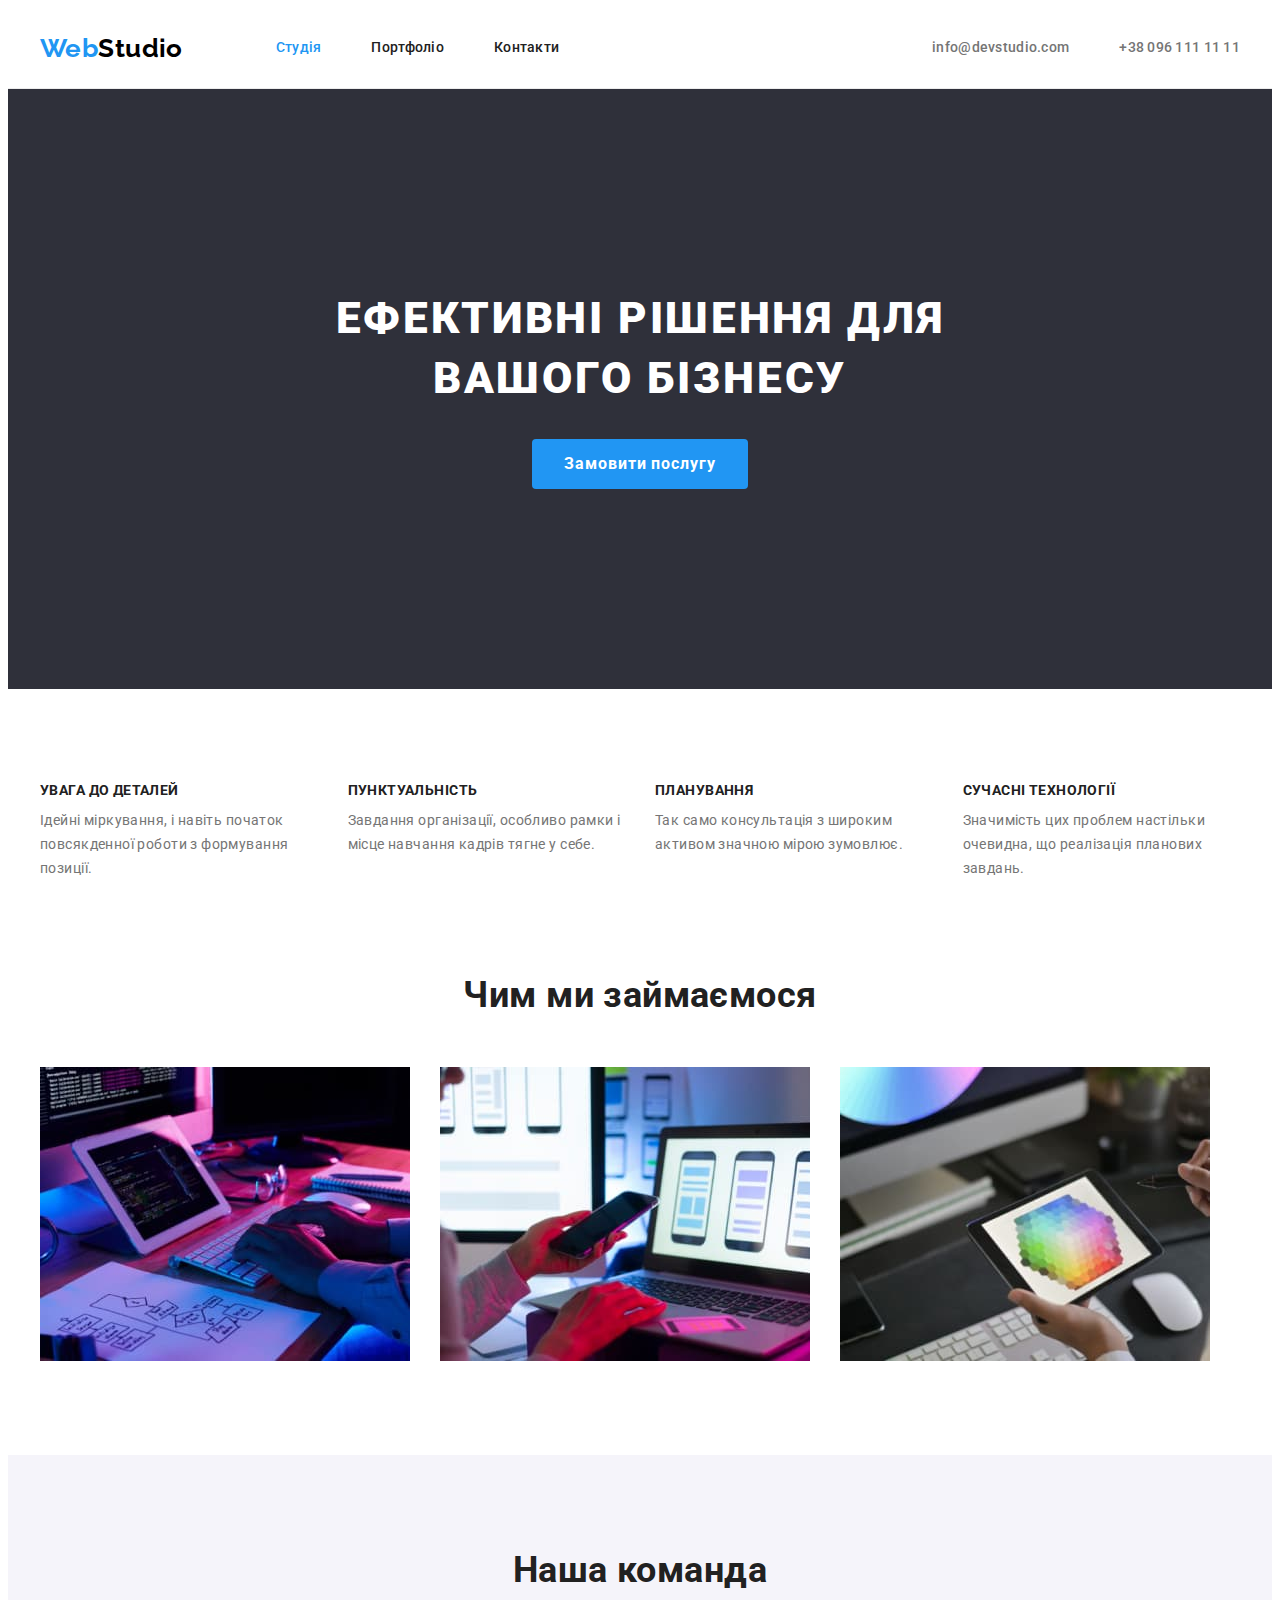
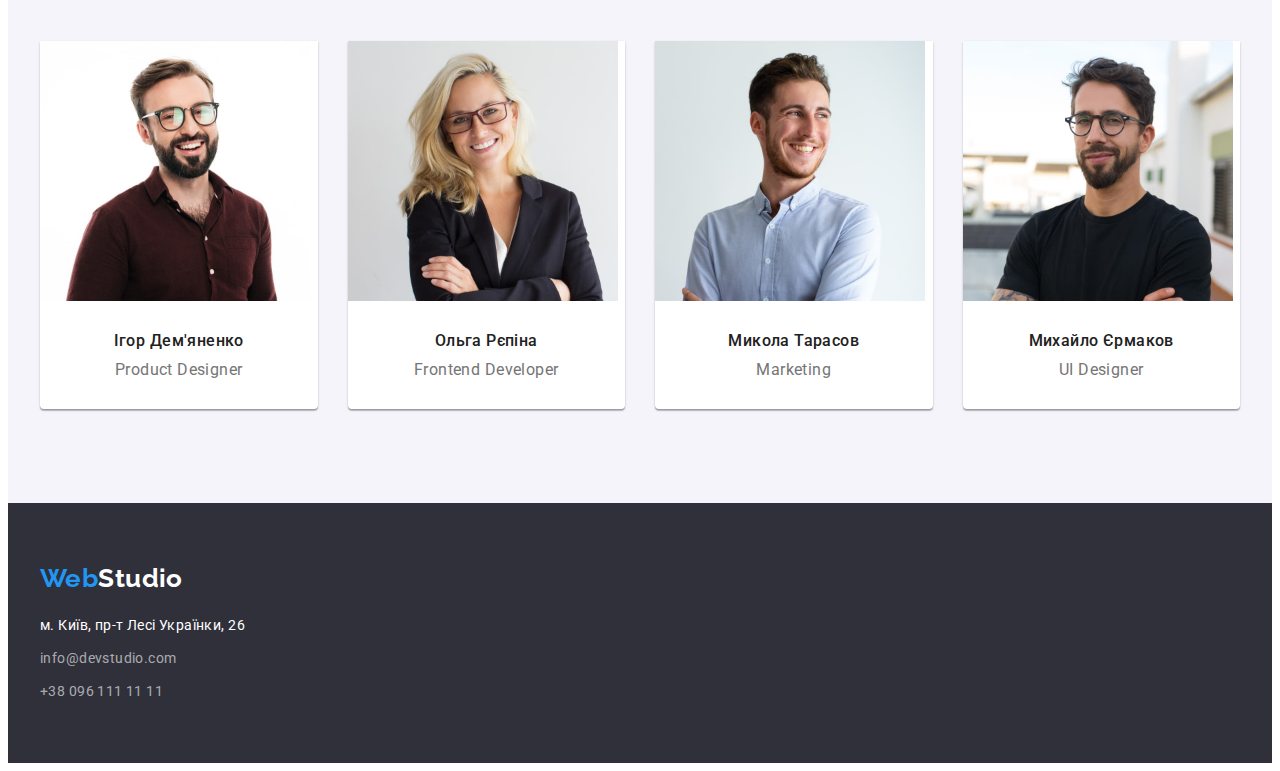
==== commit 77aeecf6: "correction of mistakes" ====
--- a/index.html
+++ b/index.html
@@ -50,14 +50,16 @@
     <main>
       <!-- Hero -->
       <section class="section hero">
-        <h1 class="hero-title">Ефективні рішення для<br />вашого бізнесу</h1>
+        <div class="container">
+          <h1 class="hero-title">Ефективні рішення для<br />вашого бізнесу</h1>
         <button type="button" class="button primary">Замовити послугу</button>
+        </div>
       </section>
 
       <!-- Feature -->
       <section class="section feature">
         <div class="container">
-          <h2 hidden class="section-title">Особливості</h2>
+          <h2 class="section-title visually-hidden">Особливості</h2>
           <ul class="feature-list list">
             <li class="feature-item">
               <h3 class="title">Увага до деталей</h3>
@@ -176,7 +178,7 @@
 
     <!-- Footer -->
     <footer class="page-footer">
-      <div class="section-footer container">
+      <div class="container">
         <a href="./index.html" class="logo-footer link" lang="en"
           ><span class="accent">Web</span>Studio</a
         >
--- a/css/styles.css
+++ b/css/styles.css
@@ -8,6 +8,12 @@
     --black-color: #000000;
     --black-opacity-color: rgba(255, 255, 255, 0.6);
     --background-active-button: #188CE8;
+    --projects-border-color: #EEEEEE;
+    --team-card-shadow: 0px 1px 3px rgba(0, 0, 0, 0.12), 
+    0px 1px 1px rgba(0, 0, 0, 0.14), 
+    0px 2px 1px rgba(0, 0, 0, 0.2);
+
+    --list-gap: 30px;
 }
 
 body {
@@ -57,6 +63,21 @@
 
 img {
     display: block;
+    max-width: 100%;
+    height: auto;
+}
+
+.visually-hidden {
+    position: absolute;
+    white-space: nowrap;
+    width: 1px;
+    height: 1px;
+    overflow: hidden;
+    border: 0;
+    padding: 0;
+    clip: rect(0 0 0 0);
+    clip-path: inset(50%);
+    margin: -1px;
 }
 
 /* page header */
@@ -182,15 +203,11 @@
 
 .feature-list {
     display: flex;
+    gap: var(--list-gap);
 }
 
 .feature-item {
-    width: 270px;
-}
-
-.feature-item:not(:last-child) {
-    margin-right: 30px;
-
+    flex-basis: calc((100% - (3 * var(--list-gap)))/4);
 }
 
 .feature-list .title {
@@ -220,18 +237,14 @@
 
 .team-list {
     display: flex;
+    gap: var(--list-gap);
 }
 
 .team-item {
+    flex-basis: calc((100% - (3 * var(--list-gap)))/4);
     background-color: var(--white-color);
-    box-shadow: 0px 1px 3px rgba(0, 0, 0, 0.12), 
-    0px 1px 1px rgba(0, 0, 0, 0.14), 
-    0px 2px 1px rgba(0, 0, 0, 0.2);
+    box-shadow: var(--team-card-shadow);
     border-radius: 0px 0px 4px 4px;
-}
-
-.team-item:not(:last-child) {
-    margin-right: 30px;
 }
 
 .team-name {
@@ -308,17 +321,15 @@
 /* Footer */
 
 .page-footer {
-    color: var(--white-color);
-    background-color: var(--footer-background-color);
-}
-
-.section-footer {
     padding-top: 60px;
     padding-bottom: 60px;
+
+    color: var(--white-color);
+    background-color: var(--footer-background-color);
 }
 
 .logo-footer {
-    display: block;
+    display: inline-block;
     margin-bottom: 20px;
     color: var(--white-color);
 
@@ -329,7 +340,6 @@
 }
 
 .adress-map {
-    display: block;
     color: var(--white-color);
     font-style: normal;
 }
@@ -348,13 +358,10 @@
 
 /* Filtr section */
 
-.section.filtr {
-    padding-bottom: 34px;
-}
-
 .filtr-list {
     display: flex;
     justify-content: center;
+    margin-bottom: 50px;
 }
 
 .filtr-item:not(:last-child) {
@@ -363,30 +370,26 @@
 
 /* Projects section */
 
-.section.projects {
+.section .projects {
     padding-top: 0;
 }
 
 .projects-list {
     display: flex;
     flex-wrap: wrap;
+    margin-right: calc(-1 * var(--list-gap));
+    margin-bottom: calc(-1 * var(--list-gap));
 }
 
 .projects-item {
-    width: 370px;
-}
-
-.projects-item:not(:nth-child(3n)) {
-    margin-right: 30px;
-}
-
-.projects-item:not(:nth-last-child(-n+3)) {
-    margin-bottom: 30px;
+    flex-basis: calc(100% / 3 - var(--list-gap));
+    margin-right: var(--list-gap);
+    margin-bottom: var(--list-gap);
 }
 
 .projects-name {
-    padding: 20px;
-    border: 1px solid #EEEEEE;
+    padding: 20px 24px;
+    border: 1px solid var(--projects-border-color);
     border-top: none;
 }
 
